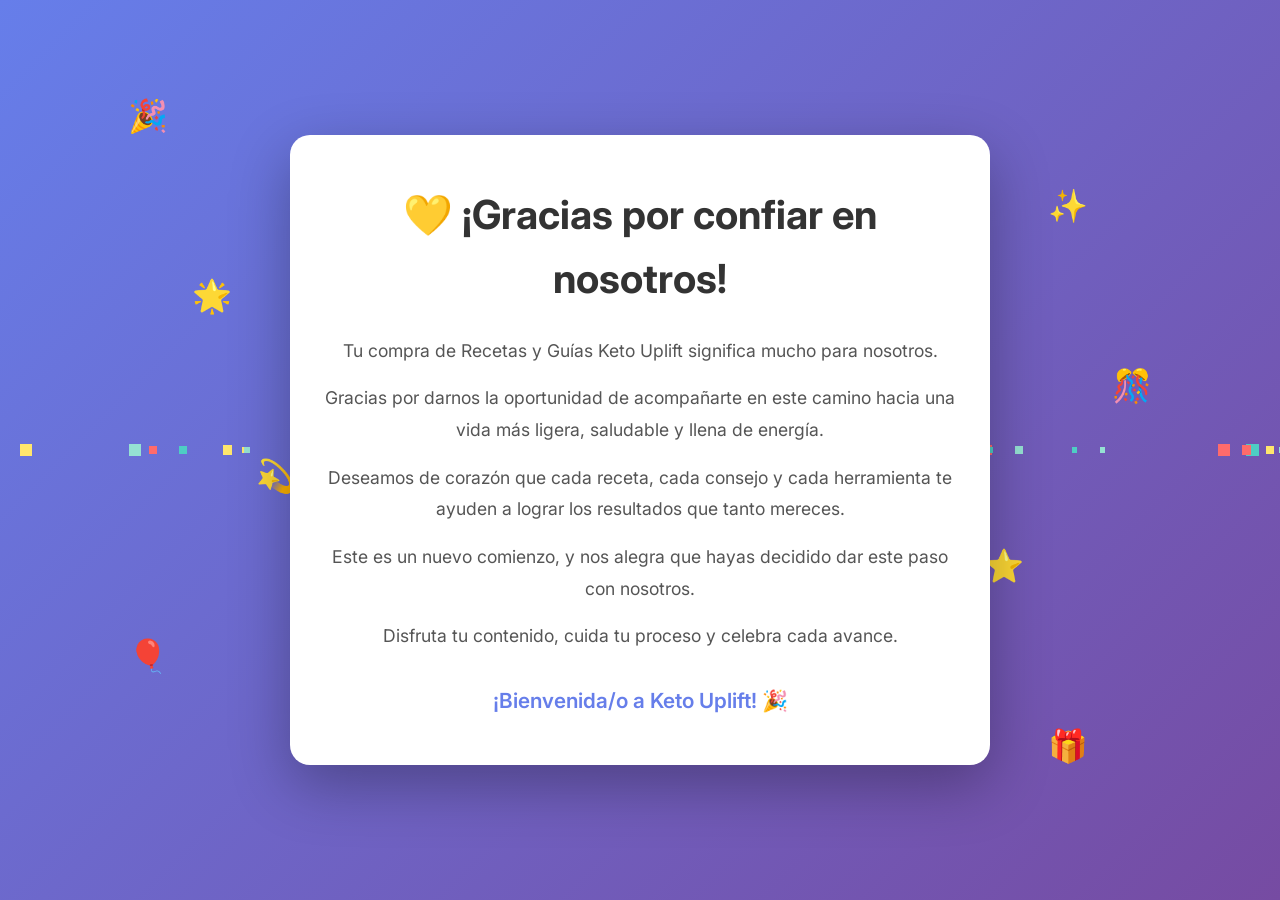
==== gracias.html @ dd3c954c "add widgets of hotmart and pixel facebook in pages" ====
<!DOCTYPE html>
<html lang="es">
<head>
    <meta charset="UTF-8">
    <meta name="viewport" content="width=device-width, initial-scale=1.0">
    <meta name="description" content="Gracias por tu compra - Keto Uplift">
    <title>¡Gracias! - Keto Uplift</title>
    <link rel="preconnect" href="https://fonts.googleapis.com">
    <link rel="preconnect" href="https://fonts.gstatic.com" crossorigin>
    <link href="https://fonts.googleapis.com/css2?family=Inter:wght@400;500;600;700;800;900&display=swap" rel="stylesheet">
    <link rel="stylesheet" href="styles/css/main.css">
    <style>
        * {
            margin: 0;
            padding: 0;
            box-sizing: border-box;
        }

        body {
            font-family: 'Inter', sans-serif;
            background: linear-gradient(135deg, #667eea 0%, #764ba2 100%);
            min-height: 100vh;
            display: flex;
            align-items: center;
            justify-content: center;
            overflow-x: hidden;
            position: relative;
        }

        .thanks-container {
            background: white;
            border-radius: 20px;
            padding: 3rem 2rem;
            max-width: 700px;
            width: 90%;
            text-align: center;
            box-shadow: 0 20px 60px rgba(0, 0, 0, 0.3);
            position: relative;
            z-index: 10;
            animation: fadeInUp 0.8s ease-out;
        }

        .thanks-title {
            font-size: 2.5rem;
            color: #333;
            margin-bottom: 1.5rem;
            font-weight: 700;
        }

        .thanks-content {
            font-size: 1.1rem;
            line-height: 1.8;
            color: #555;
            margin-bottom: 1.5rem;
        }

        .thanks-content p {
            margin-bottom: 1rem;
        }

        .welcome-text {
            font-size: 1.3rem;
            font-weight: 600;
            color: #667eea;
            margin-top: 2rem;
        }

        /* Animaciones de emojis flotantes */
        .emoji-float {
            position: absolute;
            font-size: 2rem;
            pointer-events: none;
            z-index: 5;
        }

        .emoji-float:nth-child(1) { animation: float1 3s ease-in-out infinite; }
        .emoji-float:nth-child(2) { animation: float2 3.5s ease-in-out infinite; }
        .emoji-float:nth-child(3) { animation: float3 4s ease-in-out infinite; }
        .emoji-float:nth-child(4) { animation: float4 3.2s ease-in-out infinite; }
        .emoji-float:nth-child(5) { animation: float5 3.8s ease-in-out infinite; }
        .emoji-float:nth-child(6) { animation: float6 3.3s ease-in-out infinite; }
        .emoji-float:nth-child(7) { animation: float7 4.2s ease-in-out infinite; }
        .emoji-float:nth-child(8) { animation: float8 3.6s ease-in-out infinite; }

        @keyframes float1 {
            0%, 100% { transform: translate(0, 0) rotate(0deg); }
            50% { transform: translate(20px, -30px) rotate(180deg); }
        }

        @keyframes float2 {
            0%, 100% { transform: translate(0, 0) rotate(0deg); }
            50% { transform: translate(-25px, -35px) rotate(-180deg); }
        }

        @keyframes float3 {
            0%, 100% { transform: translate(0, 0) rotate(0deg); }
            50% { transform: translate(30px, -25px) rotate(180deg); }
        }

        @keyframes float4 {
            0%, 100% { transform: translate(0, 0) rotate(0deg); }
            50% { transform: translate(-20px, -40px) rotate(-180deg); }
        }

        @keyframes float5 {
            0%, 100% { transform: translate(0, 0) rotate(0deg); }
            50% { transform: translate(25px, -30px) rotate(180deg); }
        }

        @keyframes float6 {
            0%, 100% { transform: translate(0, 0) rotate(0deg); }
            50% { transform: translate(-30px, -25px) rotate(-180deg); }
        }

        @keyframes float7 {
            0%, 100% { transform: translate(0, 0) rotate(0deg); }
            50% { transform: translate(20px, -35px) rotate(180deg); }
        }

        @keyframes float8 {
            0%, 100% { transform: translate(0, 0) rotate(0deg); }
            50% { transform: translate(-25px, -30px) rotate(-180deg); }
        }

        /* Fuegos artificiales con CSS */
        .fireworks {
            position: fixed;
            top: 0;
            left: 0;
            width: 100%;
            height: 100%;
            pointer-events: none;
            z-index: 1;
        }

        .firework {
            position: absolute;
            width: 4px;
            height: 4px;
            border-radius: 50%;
            animation: explode 1s ease-out forwards;
        }

        @keyframes explode {
            0% {
                transform: scale(1);
                opacity: 1;
            }
            100% {
                transform: scale(20);
                opacity: 0;
            }
        }

        /* Confetti animation */
        .confetti {
            position: fixed;
            width: 10px;
            height: 10px;
            background: #ff6b6b;
            position: absolute;
            animation: confetti-fall 3s linear infinite;
        }

        .confetti:nth-child(odd) {
            background: #4ecdc4;
            animation-duration: 2.5s;
        }

        .confetti:nth-child(3n) {
            background: #ffe66d;
            animation-duration: 3.5s;
        }

        .confetti:nth-child(4n) {
            background: #95e1d3;
            animation-duration: 2.8s;
        }

        @keyframes confetti-fall {
            0% {
                transform: translateY(-100vh) rotate(0deg);
                opacity: 1;
            }
            100% {
                transform: translateY(100vh) rotate(720deg);
                opacity: 0;
            }
        }

        @keyframes fadeInUp {
            from {
                opacity: 0;
                transform: translateY(30px);
            }
            to {
                opacity: 1;
                transform: translateY(0);
            }
        }

        @media (max-width: 768px) {
            .thanks-container {
                padding: 2rem 1.5rem;
            }

            .thanks-title {
                font-size: 2rem;
            }

            .thanks-content {
                font-size: 1rem;
            }

            .welcome-text {
                font-size: 1.1rem;
            }
        }
    </style>
</head>
<body>
    <!-- Emojis flotantes -->
    <div class="emoji-float" style="top: 10%; left: 10%;">🎉</div>
    <div class="emoji-float" style="top: 20%; right: 15%;">✨</div>
    <div class="emoji-float" style="top: 30%; left: 15%;">🌟</div>
    <div class="emoji-float" style="top: 40%; right: 10%;">🎊</div>
    <div class="emoji-float" style="top: 50%; left: 20%;">💫</div>
    <div class="emoji-float" style="top: 60%; right: 20%;">⭐</div>
    <div class="emoji-float" style="top: 70%; left: 10%;">🎈</div>
    <div class="emoji-float" style="top: 80%; right: 15%;">🎁</div>

    <!-- Contenedor principal -->
    <div class="thanks-container">
        <h1 class="thanks-title">💛 ¡Gracias por confiar en nosotros!</h1>
        
        <div class="thanks-content">
            <p>Tu compra de Recetas y Guías Keto Uplift significa mucho para nosotros.</p>
            <p>Gracias por darnos la oportunidad de acompañarte en este camino hacia una vida más ligera, saludable y llena de energía.</p>
            <p>Deseamos de corazón que cada receta, cada consejo y cada herramienta te ayuden a lograr los resultados que tanto mereces.</p>
            <p>Este es un nuevo comienzo, y nos alegra que hayas decidido dar este paso con nosotros.</p>
            <p>Disfruta tu contenido, cuida tu proceso y celebra cada avance.</p>
        </div>

        <p class="welcome-text">¡Bienvenida/o a Keto Uplift! 🎉</p>
    </div>

    <script>
        // Crear fuegos artificiales
        function createFirework(x, y) {
            const colors = ['#ff6b6b', '#4ecdc4', '#ffe66d', '#95e1d3', '#ff9ff3', '#54a0ff'];
            const firework = document.createElement('div');
            firework.className = 'firework';
            firework.style.left = x + 'px';
            firework.style.top = y + 'px';
            firework.style.background = colors[Math.floor(Math.random() * colors.length)];
            firework.style.boxShadow = `0 0 10px ${firework.style.background}`;
            document.body.appendChild(firework);

            setTimeout(() => {
                firework.remove();
            }, 1000);
        }

        // Crear confetti
        function createConfetti() {
            for (let i = 0; i < 50; i++) {
                const confetti = document.createElement('div');
                confetti.className = 'confetti';
                confetti.style.left = Math.random() * 100 + '%';
                confetti.style.animationDelay = Math.random() * 3 + 's';
                confetti.style.width = Math.random() * 8 + 5 + 'px';
                confetti.style.height = confetti.style.width;
                document.body.appendChild(confetti);

                setTimeout(() => {
                    confetti.remove();
                }, 4000);
            }
        }

        // Disparar fuegos artificiales al cargar
        window.addEventListener('load', () => {
            // Fuegos artificiales iniciales
            setTimeout(() => createFirework(window.innerWidth * 0.2, window.innerHeight * 0.3), 300);
            setTimeout(() => createFirework(window.innerWidth * 0.5, window.innerHeight * 0.2), 600);
            setTimeout(() => createFirework(window.innerWidth * 0.8, window.innerHeight * 0.3), 900);
            setTimeout(() => createFirework(window.innerWidth * 0.3, window.innerHeight * 0.4), 1200);
            setTimeout(() => createFirework(window.innerWidth * 0.7, window.innerHeight * 0.4), 1500);

            // Confetti inicial
            createConfetti();

            // Fuegos artificiales periódicos
            setInterval(() => {
                const x = Math.random() * window.innerWidth;
                const y = Math.random() * (window.innerHeight * 0.5);
                createFirework(x, y);
            }, 2000);
        });

        // Fuegos artificiales al hacer clic
        document.addEventListener('click', (e) => {
            createFirework(e.clientX, e.clientY);
        });
    </script>
</body>
</html>
---- styles/css/main.css ----
/* Reset y variables */
* {
    margin: 0;
    padding: 0;
    box-sizing: border-box;
}

:root {
    --cream: #fff1cc;
    --dark-blue: #0F2C4B;
    --orange: #FF6B35;
    --yellow: #FFD700;
    --light-yellow: #FFF9C4;
    --light-blue: #E3F2FD;
    --white: #FFFFFF;
    --text-dark: #0F2C4B;
    --text-light: #6B7280;
}

body {
    font-family: 'Inter', -apple-system, BlinkMacSystemFont, 'Segoe UI', Roboto, Oxygen, Ubuntu, Cantarell, sans-serif;
    line-height: 1.6;
    color: var(--text-dark);
    background-color: var(--cream);
    -webkit-font-smoothing: antialiased;
    -moz-osx-font-smoothing: grayscale;
}

.container {
    max-width: 1200px;
    margin: 0 auto;
    padding: 0 20px;
}

/* Header */
.header {
    background-color: var(--white);
    position: sticky;
    top: 0;
    z-index: 1000;
    box-shadow: 0 2px 4px rgba(0, 0, 0, 0.05);
}

.nav {
    padding: 1.5rem 0;
}

.nav .container {
    display: flex;
    justify-content: space-between;
    align-items: center;
}

.logo {
    display: flex;
    align-items: center;
    gap: 0.5rem;
    text-decoration: none;
    color: var(--text-dark);
}

.logo-image {
    height: 50px;
    width: auto;
    object-fit: contain;
}

.logo-text {
    font-size: 1.5rem;
    font-weight: bold;
}

.nav-menu {
    display: flex;
    list-style: none;
    gap: 2rem;
}

.nav-menu a {
    color: var(--text-dark);
    text-decoration: none;
    font-weight: 500;
    transition: color 0.3s ease;
}

.nav-menu a:hover {
    color: var(--orange);
}

.nav-menu .ebooks-dropdown {
    position: relative;
}

.nav-menu .dropdown-toggle {
    background: none;
    border: none;
    color: var(--text-dark);
    font-weight: 500;
    font-size: 1rem;
    cursor: pointer;
    padding: 0.5rem 0;
    display: flex;
    align-items: center;
    gap: 0.5rem;
    transition: color 0.3s ease;
}

.nav-menu .dropdown-toggle:hover {
    color: var(--orange);
}

.nav-menu .dropdown-arrow {
    font-size: 0.7rem;
    transition: transform 0.3s ease;
}

.nav-menu .ebooks-dropdown.active .dropdown-arrow {
    transform: rotate(180deg);
}

.nav-menu .dropdown-menu {
    position: absolute;
    top: 100%;
    left: 0;
    right: auto;
    min-width: 300px;
    background-color: var(--white);
    border-radius: 8px;
    box-shadow: 0 4px 12px rgba(0, 0, 0, 0.15);
    margin-top: 0.5rem;
    z-index: 1000;
    display: none;
}

.nav-menu .ebooks-dropdown.active .dropdown-menu {
    display: block;
    animation: slideDown 0.3s ease-out;
}

.mobile-menu-toggle {
    display: none;
    flex-direction: column;
    gap: 4px;
    background: none;
    border: none;
    cursor: pointer;
}

.mobile-menu-toggle span {
    width: 25px;
    height: 3px;
    background-color: var(--text-dark);
    border-radius: 2px;
}

/* Hero Section */
.hero {
    background-color: var(--cream);
    padding: 4rem 0 6rem;
}

.hero-content {
    display: grid;
    grid-template-columns: 1fr 1fr;
    gap: 4rem;
    align-items: center;
}

.hero-text {
    max-width: 600px;
}

.hero-title {
    font-size: 4rem;
    font-weight: bold;
    color: var(--text-dark);
    margin-bottom: 1rem;
    line-height: 1.1;
}

.hero-subtitle {
    font-size: 1.5rem;
    color: var(--text-dark);
    margin-bottom: 1rem;
    font-weight: 500;
}

.hero-description {
    font-size: 1.1rem;
    color: var(--text-dark);
    margin-bottom: 2rem;
}

.hero-buttons {
    display: flex;
    flex-direction: column;
    gap: 1rem;
    max-width: 300px;
}

/* Ebooks Dropdown */
.ebooks-dropdown {
    position: relative;
    display: inline-block;
}

.dropdown-toggle {
    width: 100%;
    text-align: center;
    display: flex;
    align-items: center;
    justify-content: center;
    gap: 0.5rem;
    position: relative;
}

.dropdown-arrow {
    font-size: 0.8rem;
    transition: transform 0.3s ease;
}

.ebooks-dropdown.active .dropdown-arrow {
    transform: rotate(180deg);
}

.dropdown-menu {
    display: none;
    position: absolute;
    top: 100%;
    left: 0;
    right: 0;
    background-color: var(--white);
    border-radius: 8px;
    box-shadow: 0 8px 16px rgba(0, 0, 0, 0.15);
    margin-top: 0.5rem;
    z-index: 1000;
    overflow: hidden;
    min-width: 300px;
}

.ebooks-dropdown.active .dropdown-menu {
    display: block;
    animation: slideDown 0.3s ease-out;
}

@keyframes slideDown {
    from {
        opacity: 0;
        transform: translateY(-10px);
    }
    to {
        opacity: 1;
        transform: translateY(0);
    }
}

.dropdown-item {
    display: block;
    padding: 1rem 1.5rem;
    text-decoration: none;
    color: var(--text-dark);
    transition: background-color 0.3s ease;
    border-bottom: 1px solid #e5e7eb;
}

.dropdown-item:last-child {
    border-bottom: none;
}

.dropdown-item:hover {
    background-color: var(--bg-light);
}

.dropdown-item-content {
    display: flex;
    flex-direction: column;
    gap: 0.3rem;
}

.dropdown-item-title {
    font-size: 1rem;
    font-weight: 600;
    color: var(--text-dark);
    margin: 0;
}

.dropdown-item-description {
    font-size: 0.85rem;
    color: var(--text-light);
    margin: 0;
    line-height: 1.4;
}

.hero-illustration {
    position: relative;
    display: flex;
    justify-content: center;
    align-items: center;
}

.hero-image {
    width: 100%;
    max-width: 500px;
    height: auto;
    object-fit: contain;
}

/* Buttons */
.btn {
    display: inline-block;
    padding: 1rem 2rem;
    border-radius: 8px;
    text-decoration: none;
    font-weight: 600;
    transition: all 0.3s ease;
    border: none;
    cursor: pointer;
    font-size: 1rem;
    text-align: center;
}

.btn-primary {
    background-color: var(--dark-blue);
    color: var(--white);
    animation: buttonPulseConstant 1.5s ease-in-out infinite;
}

.btn-primary:hover {
    background-color: #1a3d5f;
    animation: buttonPulseConstantHover 1.2s ease-in-out infinite;
}

.btn-secondary {
    background-color: var(--cream);
    color: var(--text-dark);
    border: 2px solid var(--text-dark);
    animation: buttonPulseConstant 1.5s ease-in-out infinite;
}

.btn-secondary:hover {
    background-color: var(--text-dark);
    color: var(--white);
    animation: buttonPulseConstantHover 1.2s ease-in-out infinite;
}

.btn:active {
    animation: buttonPulseClick 0.6s ease;
}

@keyframes buttonPulseConstant {
    0%, 100% {
        transform: scale(1);
    }
    50% {
        transform: scale(1.05);
    }
}

@keyframes buttonPulseConstantHover {
    0%, 100% {
        transform: translateY(-2px) scale(1);
    }
    50% {
        transform: translateY(-2px) scale(1.05);
    }
}

@keyframes buttonPulseClick {
    0% {
        transform: scale(1);
    }
    50% {
        transform: scale(0.95);
    }
    100% {
        transform: scale(1);
    }
}

.btn::before {
    content: '';
    position: absolute;
    top: 50%;
    left: 50%;
    width: 0;
    height: 0;
    border-radius: 50%;
    background: rgba(255, 255, 255, 0.3);
    transform: translate(-50%, -50%);
    transition: width 0.6s, height 0.6s;
}

.btn:active::before {
    width: 300px;
    height: 300px;
}

/* Qué es Infodivent Section */
.que-es {
    background-color: var(--cream);
    padding: 5rem 0;
}

.section-title {
    text-align: center;
    font-size: 3rem;
    font-weight: bold;
    color: var(--text-dark);
    margin-bottom: 2rem;
}

.section-text {
    max-width: 800px;
    margin: 0 auto;
    font-size: 1.2rem;
    color: var(--text-dark);
    text-align: center;
    line-height: 1.8;
}

.section-title-left {
    font-size: 3rem;
    font-weight: bold;
    color: var(--text-dark);
    margin-bottom: 2rem;
    text-align: left;
}

/* Nuestra misión Section */
.mision {
    background-color: var(--cream);
    padding: 5rem 0;
}

.mision-content {
    display: grid;
    grid-template-columns: 1fr 1fr;
    gap: 4rem;
    align-items: center;
}

.mision-paragraph {
    font-size: 1.1rem;
    color: var(--text-dark);
    margin-bottom: 1.5rem;
    line-height: 1.8;
}

.mision-illustration {
    position: relative;
    display: flex;
    justify-content: center;
    align-items: center;
}

.illustration-circle-yellow {
    width: 400px;
    height: 400px;
    border-radius: 50%;
    background-color: var(--light-yellow);
    display: flex;
    align-items: center;
    justify-content: center;
    position: relative;
}

.stars {
    position: absolute;
    top: 20px;
    right: 30px;
}

.star {
    display: inline-block;
    color: var(--yellow);
    font-size: 1.5rem;
    margin: 0 5px;
}

.lightbulbs {
    position: absolute;
    top: 60px;
    left: 50px;
}

.lightbulb {
    display: block;
    font-size: 2rem;
    margin-bottom: 10px;
}

.moon {
    position: absolute;
    top: 100px;
    right: 80px;
    font-size: 3rem;
}

.illustration-person-mision {
    position: relative;
    width: 200px;
    height: 250px;
}

.person-body-mision {
    width: 120px;
    height: 150px;
    background-color: var(--orange);
    border-radius: 60px 60px 20px 20px;
    position: absolute;
    left: 50%;
    transform: translateX(-50%);
    top: 50px;
}

.person-book {
    width: 80px;
    height: 100px;
    background-color: #DC143C;
    border-radius: 4px;
    position: absolute;
    left: 50%;
    transform: translateX(-50%);
    top: 180px;
    box-shadow: 0 4px 8px rgba(0, 0, 0, 0.2);
}

/* Para quién es Infodivent Section */
.para-quien {
    background-color: var(--dark-blue);
    padding: 5rem 0;
}

.section-title-white {
    text-align: center;
    font-size: 3rem;
    font-weight: bold;
    color: var(--white);
    margin-bottom: 3rem;
}

.cards-grid {
    display: grid;
    grid-template-columns: repeat(3, 1fr);
    gap: 2rem;
}

.target-card {
    background-color: var(--white);
    border-radius: 12px;
    padding: 2rem;
    box-shadow: 0 4px 12px rgba(0, 0, 0, 0.1);
}

.card-illustration {
    margin-bottom: 1.5rem;
}

.illustration-bg-yellow {
    width: 100%;
    height: 200px;
    background-color: var(--light-yellow);
    border-radius: 12px;
    display: flex;
    align-items: center;
    justify-content: center;
    position: relative;
}

.illustration-person-card {
    position: relative;
    width: 150px;
    height: 180px;
}

.person-body-card {
    width: 80px;
    height: 100px;
    background-color: var(--orange);
    border-radius: 40px 40px 15px 15px;
    position: absolute;
    left: 50%;
    transform: translateX(-50%);
    top: 30px;
}

.person-body-card.suit {
    background-color: var(--dark-blue);
}

.person-laptop-card {
    width: 100px;
    height: 60px;
    background-color: var(--dark-blue);
    border-radius: 6px;
    position: absolute;
    left: 50%;
    transform: translateX(-50%);
    top: 120px;
}

.person-tablet {
    width: 80px;
    height: 100px;
    background-color: var(--white);
    border-radius: 6px;
    position: absolute;
    left: 50%;
    transform: translateX(-50%);
    top: 100px;
    border: 2px solid var(--dark-blue);
}

.graduation-cap {
    position: absolute;
    top: -10px;
    left: 50%;
    transform: translateX(-50%);
    font-size: 2rem;
}

.checkmark {
    position: absolute;
    top: 80px;
    left: 50%;
    transform: translateX(-50%);
    width: 30px;
    height: 30px;
    background-color: #4CAF50;
    border-radius: 50%;
    display: flex;
    align-items: center;
    justify-content: center;
    color: var(--white);
    font-weight: bold;
    font-size: 1.2rem;
}

.lightbulb-icon {
    position: absolute;
    top: -10px;
    left: 50%;
    transform: translateX(-50%);
    font-size: 2rem;
}

.card-title {
    font-size: 1.5rem;
    font-weight: bold;
    color: var(--text-dark);
    margin-bottom: 1rem;
}

.card-description {
    color: var(--text-dark);
    line-height: 1.6;
}

/* Lo que ofrecemos Section */
.ofrecemos {
    background-color: var(--dark-blue);
    padding: 5rem 0;
}

.ofrecemos-grid {
    display: grid;
    grid-template-columns: repeat(3, 1fr);
    gap: 2rem;
}

.ofrecemos-card {
    background-color: var(--cream);
    border-radius: 12px;
    padding: 2rem;
}

.ofrecemos-illustration {
    margin-bottom: 1.5rem;
}

.illustration-bg-blue {
    width: 100%;
    height: 200px;
    background-color: var(--light-blue);
    border-radius: 12px;
    display: flex;
    align-items: center;
    justify-content: center;
    position: relative;
}

.person-flag {
    font-size: 4rem;
}

.person-tablet-large {
    font-size: 4rem;
}

.book-icon {
    position: absolute;
    top: 20px;
    right: 20px;
    font-size: 2rem;
}

.person-bowl {
    font-size: 3rem;
}

.food-items {
    position: absolute;
    bottom: 20px;
    right: 20px;
    font-size: 1.5rem;
}

.ofrecemos-title {
    font-size: 1.5rem;
    font-weight: bold;
    color: var(--text-dark);
    margin-bottom: 1rem;
}

.ofrecemos-list {
    list-style: none;
    padding-left: 0;
}

.ofrecemos-list li {
    color: var(--text-dark);
    margin-bottom: 0.5rem;
    padding-left: 1.5rem;
    position: relative;
}

.ofrecemos-list li::before {
    content: "•";
    color: var(--orange);
    font-size: 1.5rem;
    position: absolute;
    left: 0;
}

.ofrecemos-description {
    color: var(--text-dark);
    line-height: 1.6;
}

/* Testimonios Section */
.testimonios {
    background-color: var(--cream);
    padding: 5rem 0;
}

.testimonios-grid {
    display: grid;
    grid-template-columns: repeat(3, 1fr);
    gap: 2rem;
    margin-bottom: 2rem;
}

.testimonio-card {
    text-align: center;
}

.testimonio-avatar {
    margin-bottom: 1rem;
}

.avatar-circle {
    width: 100px;
    height: 100px;
    border-radius: 50%;
    background-color: var(--light-yellow);
    display: flex;
    align-items: center;
    justify-content: center;
    margin: 0 auto;
}

.avatar-person {
    width: 60px;
    height: 60px;
    border-radius: 50%;
    background-color: var(--orange);
}

.avatar-person.glasses {
    background-color: var(--orange);
    position: relative;
}

.avatar-person.glasses::after {
    content: "👓";
    position: absolute;
    top: 50%;
    left: 50%;
    transform: translate(-50%, -50%);
    font-size: 1.5rem;
}

.avatar-person.teal {
    background-color: #20B2AA;
}

.testimonio-name {
    font-size: 1.2rem;
    font-weight: bold;
    color: var(--text-dark);
    margin-bottom: 0.5rem;
}

.testimonio-quote {
    color: var(--text-dark);
    font-style: italic;
    margin-bottom: 0.5rem;
    line-height: 1.6;
}

.testimonio-role {
    color: var(--text-light);
    font-size: 0.9rem;
}

.testimonios-pagination {
    text-align: center;
    margin-top: 2rem;
}

.pagination-dot {
    display: inline-block;
    width: 12px;
    height: 12px;
    border-radius: 50%;
    background-color: var(--yellow);
    margin: 0 5px;
}

.pagination-dot.active {
    background-color: var(--yellow);
}

/* Únete Section */
.unete {
    background-color: var(--cream);
    padding: 5rem 0;
}

.unete-content {
    display: grid;
    grid-template-columns: 1fr 1fr;
    gap: 4rem;
    align-items: center;
}

.unete-description {
    font-size: 1.1rem;
    color: var(--text-dark);
    margin-bottom: 2rem;
    line-height: 1.8;
}

.unete-icons {
    display: flex;
    gap: 1rem;
    align-items: center;
}

.unete-icon {
    font-size: 1.5rem;
}

.unete-icon-label {
    color: var(--text-dark);
    font-weight: 500;
}

.unete-illustration {
    position: relative;
    display: flex;
    justify-content: center;
    align-items: center;
}

.illustration-person-unete {
    position: relative;
    width: 200px;
    height: 250px;
}

.person-body-unete {
    width: 120px;
    height: 150px;
    background-color: var(--orange);
    border-radius: 60px 60px 20px 20px;
    position: absolute;
    left: 50%;
    transform: translateX(-50%);
    top: 50px;
}

.envelope {
    position: absolute;
    top: 180px;
    left: 50%;
    transform: translateX(-50%);
    font-size: 3rem;
}

.lightbulb-envelope {
    position: absolute;
    top: 150px;
    left: 50%;
    transform: translateX(-50%);
    font-size: 2rem;
}

.share-btn {
    position: absolute;
    bottom: 20px;
    right: 20px;
    width: 40px;
    height: 40px;
    border-radius: 50%;
    background-color: var(--dark-blue);
    color: var(--white);
    border: none;
    cursor: pointer;
    font-size: 1.2rem;
    display: flex;
    align-items: center;
    justify-content: center;
    box-shadow: 0 2px 8px rgba(0, 0, 0, 0.2);
}

.share-btn:hover {
    background-color: #1a3d5f;
}

/* Últimos recursos Section */
.ultimos-recursos {
    background-color: var(--dark-blue);
    padding: 5rem 0;
}

.recursos-subtitle {
    text-align: center;
    color: var(--white);
    font-size: 1.2rem;
    margin-top: 1rem;
}

/* Animaciones de scroll */
.scroll-animate {
    opacity: 0;
    transform: translateY(50px);
    transition: opacity 0.8s ease-out, transform 0.8s ease-out;
}

.scroll-animate.animated {
    opacity: 1;
    transform: translateY(0);
}

.scroll-animate-delay-1 {
    transition-delay: 0.1s;
}

.scroll-animate-delay-2 {
    transition-delay: 0.2s;
}

.scroll-animate-delay-3 {
    transition-delay: 0.3s;
}

.scroll-animate-delay-4 {
    transition-delay: 0.4s;
}

/* Responsive */
@media (max-width: 968px) {
    .hero-content,
    .mision-content,
    .unete-content {
        grid-template-columns: 1fr;
    }

    .hero-illustration,
    .mision-illustration,
    .unete-illustration {
        order: -1;
    }

    .cards-grid,
    .ofrecemos-grid,
    .testimonios-grid {
        grid-template-columns: 1fr;
    }

    .nav-menu {
        position: absolute;
        top: 100%;
        left: 0;
        right: 0;
        background-color: var(--white);
        flex-direction: column;
        padding: 1rem;
        box-shadow: 0 4px 6px rgba(0, 0, 0, 0.1);
        display: none;
        gap: 1rem;
    }

    .nav-menu.active {
        display: flex;
    }

    .mobile-menu-toggle {
        display: flex;
    }

    .nav-menu .dropdown-menu {
        position: static;
        min-width: 100%;
        margin-top: 0.5rem;
        box-shadow: none;
        border: 1px solid #e5e7eb;
    }

    .nav-menu .ebooks-dropdown {
        width: 100%;
    }

    .nav-menu .dropdown-toggle {
        width: 100%;
        justify-content: space-between;
    }
}

@media (max-width: 768px) {
    .hero-title {
        font-size: 2.5rem;
    }

    .hero-subtitle {
        font-size: 1.2rem;
    }

    .section-title,
    .section-title-left,
    .section-title-white {
        font-size: 2rem;
    }

    .illustration-circle,
    .illustration-circle-yellow {
        width: 300px;
        height: 300px;
    }
}
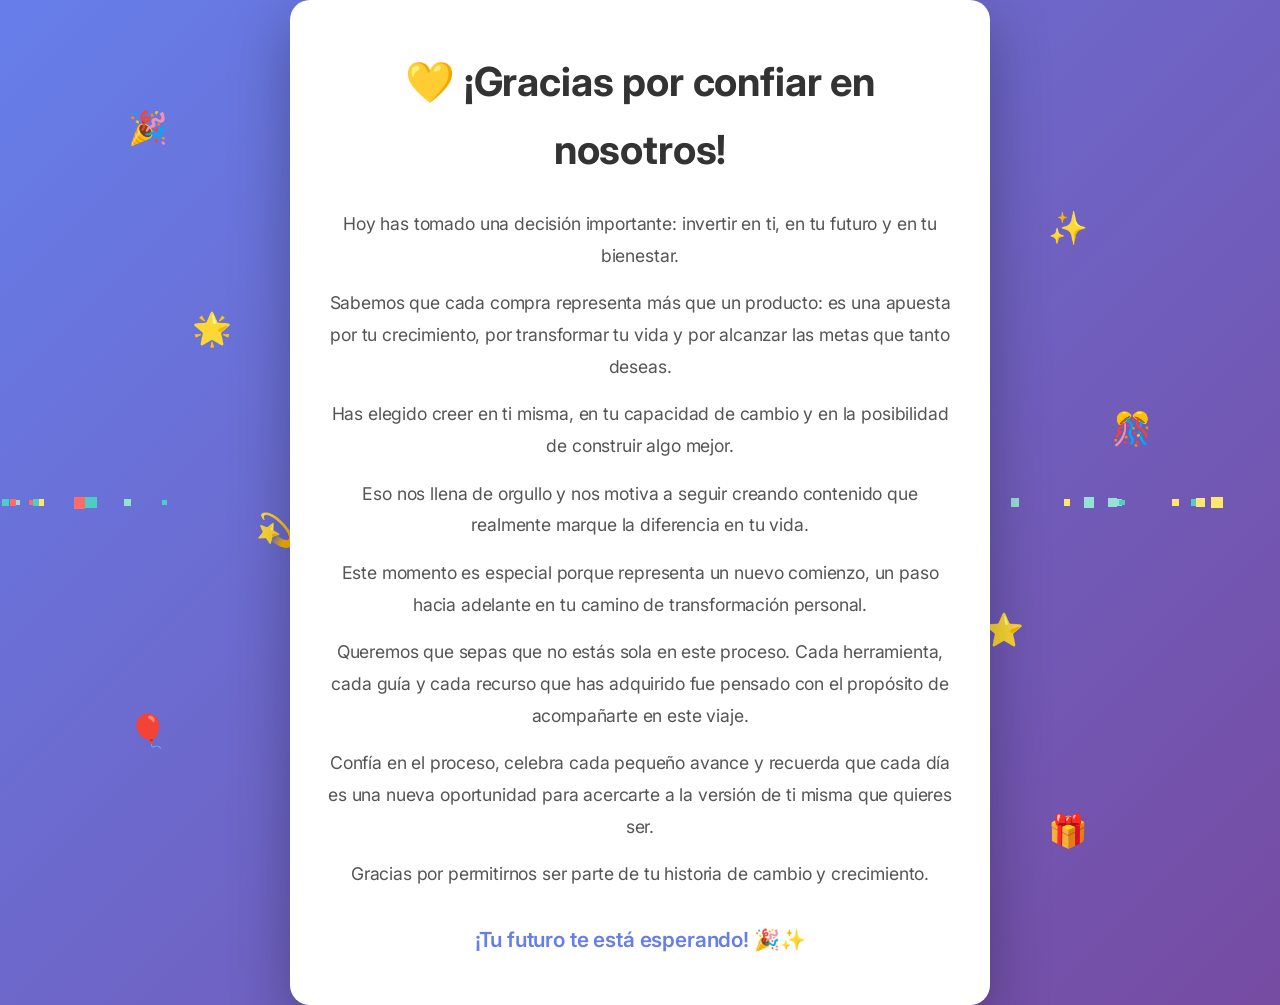
==== commit ae364e38: "fix in the page gracias" ====
--- a/gracias.html
+++ b/gracias.html
@@ -234,14 +234,17 @@
         <h1 class="thanks-title">💛 ¡Gracias por confiar en nosotros!</h1>
         
         <div class="thanks-content">
-            <p>Tu compra de Recetas y Guías Keto Uplift significa mucho para nosotros.</p>
-            <p>Gracias por darnos la oportunidad de acompañarte en este camino hacia una vida más ligera, saludable y llena de energía.</p>
-            <p>Deseamos de corazón que cada receta, cada consejo y cada herramienta te ayuden a lograr los resultados que tanto mereces.</p>
-            <p>Este es un nuevo comienzo, y nos alegra que hayas decidido dar este paso con nosotros.</p>
-            <p>Disfruta tu contenido, cuida tu proceso y celebra cada avance.</p>
+            <p>Hoy has tomado una decisión importante: invertir en ti, en tu futuro y en tu bienestar.</p>
+            <p>Sabemos que cada compra representa más que un producto: es una apuesta por tu crecimiento, por transformar tu vida y por alcanzar las metas que tanto deseas.</p>
+            <p>Has elegido creer en ti misma, en tu capacidad de cambio y en la posibilidad de construir algo mejor.</p>
+            <p>Eso nos llena de orgullo y nos motiva a seguir creando contenido que realmente marque la diferencia en tu vida.</p>
+            <p>Este momento es especial porque representa un nuevo comienzo, un paso hacia adelante en tu camino de transformación personal.</p>
+            <p>Queremos que sepas que no estás sola en este proceso. Cada herramienta, cada guía y cada recurso que has adquirido fue pensado con el propósito de acompañarte en este viaje.</p>
+            <p>Confía en el proceso, celebra cada pequeño avance y recuerda que cada día es una nueva oportunidad para acercarte a la versión de ti misma que quieres ser.</p>
+            <p>Gracias por permitirnos ser parte de tu historia de cambio y crecimiento.</p>
         </div>
 
-        <p class="welcome-text">¡Bienvenida/o a Keto Uplift! 🎉</p>
+        <p class="welcome-text">¡Tu futuro te está esperando! 🎉✨</p>
     </div>
 
     <script>
--- a/styles/css/main.css
+++ b/styles/css/main.css
@@ -18,12 +18,13 @@
 }
 
 body {
-    font-family: 'Inter', -apple-system, BlinkMacSystemFont, 'Segoe UI', Roboto, Oxygen, Ubuntu, Cantarell, sans-serif;
-    line-height: 1.6;
+    font-family: 'Poppins', 'Outfit', -apple-system, BlinkMacSystemFont, 'Segoe UI', Roboto, Oxygen, Ubuntu, Cantarell, sans-serif;
+    line-height: 1.7;
     color: var(--text-dark);
     background-color: var(--cream);
     -webkit-font-smoothing: antialiased;
     -moz-osx-font-smoothing: grayscale;
+    letter-spacing: -0.01em;
 }
 
 .container {
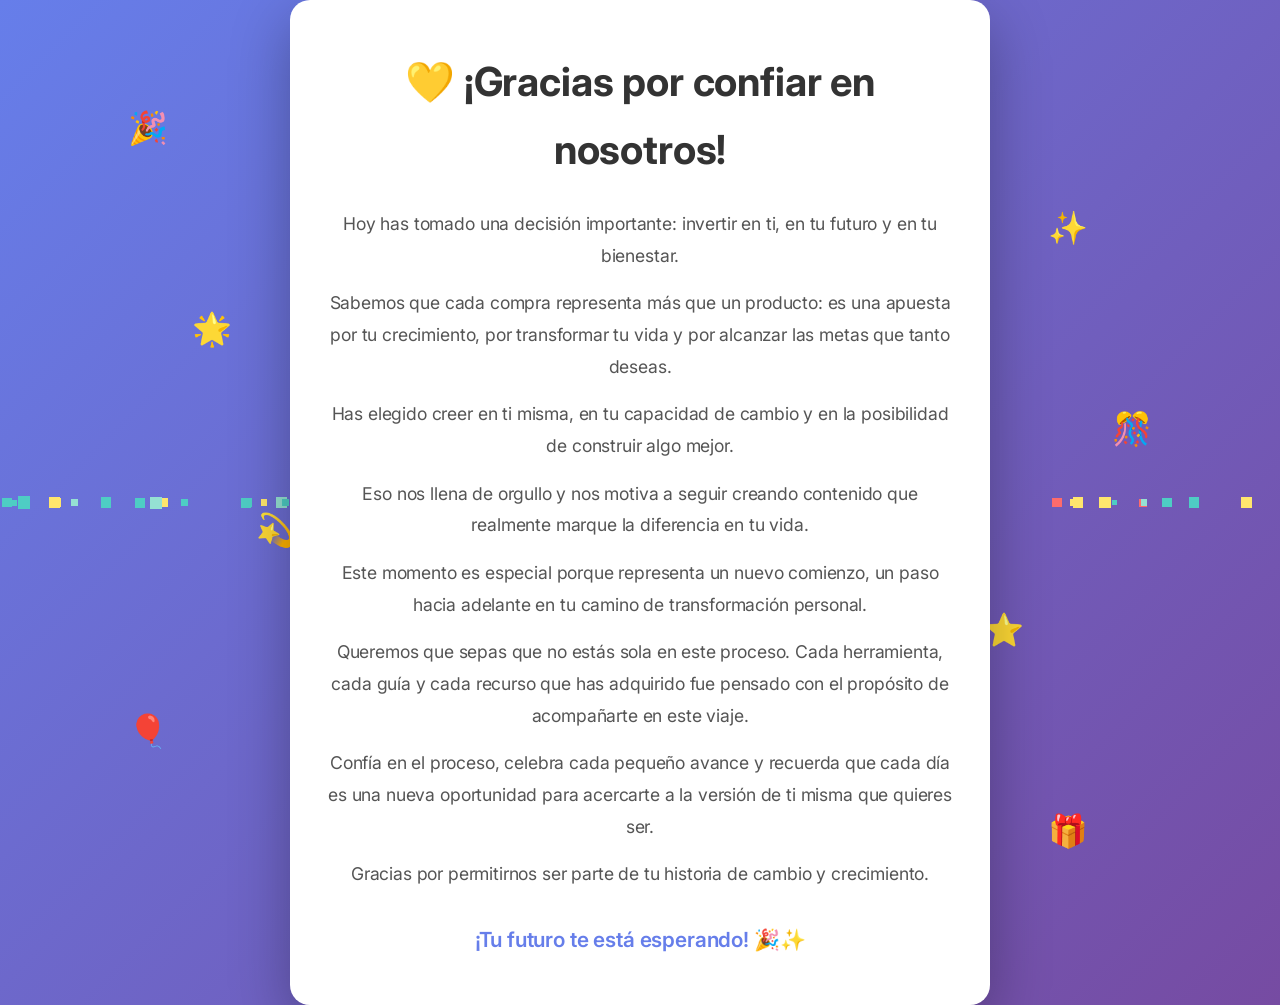
==== commit 81cc62c3: "add new changes" ====
--- a/gracias.html
+++ b/gracias.html
@@ -217,6 +217,16 @@
             }
         }
     </style>
+    
+    <!-- Hotmart Launcher Script -->
+    <script id="hotmart_launcher_script">
+        (function(l,a,u,n,c,h,e,r){l['HotmartLauncherObject']=c;l[c]=l[c]||function(){
+        (l[c].q=l[c].q||[]).push(arguments)},l[c].l=1*new Date();h=a.createElement(u),
+        e=a.getElementsByTagName(u)[0];h.async=1;h.src=n;e.parentNode.insertBefore(h,e)
+        })(window,document,'script','//launcher.hotmart.com/launcher.js','hot');
+
+        hot('account','ddac3e12-2ec7-3f00-854d-c5126624ec9e');
+    </script>
 </head>
 <body>
     <!-- Emojis flotantes -->
